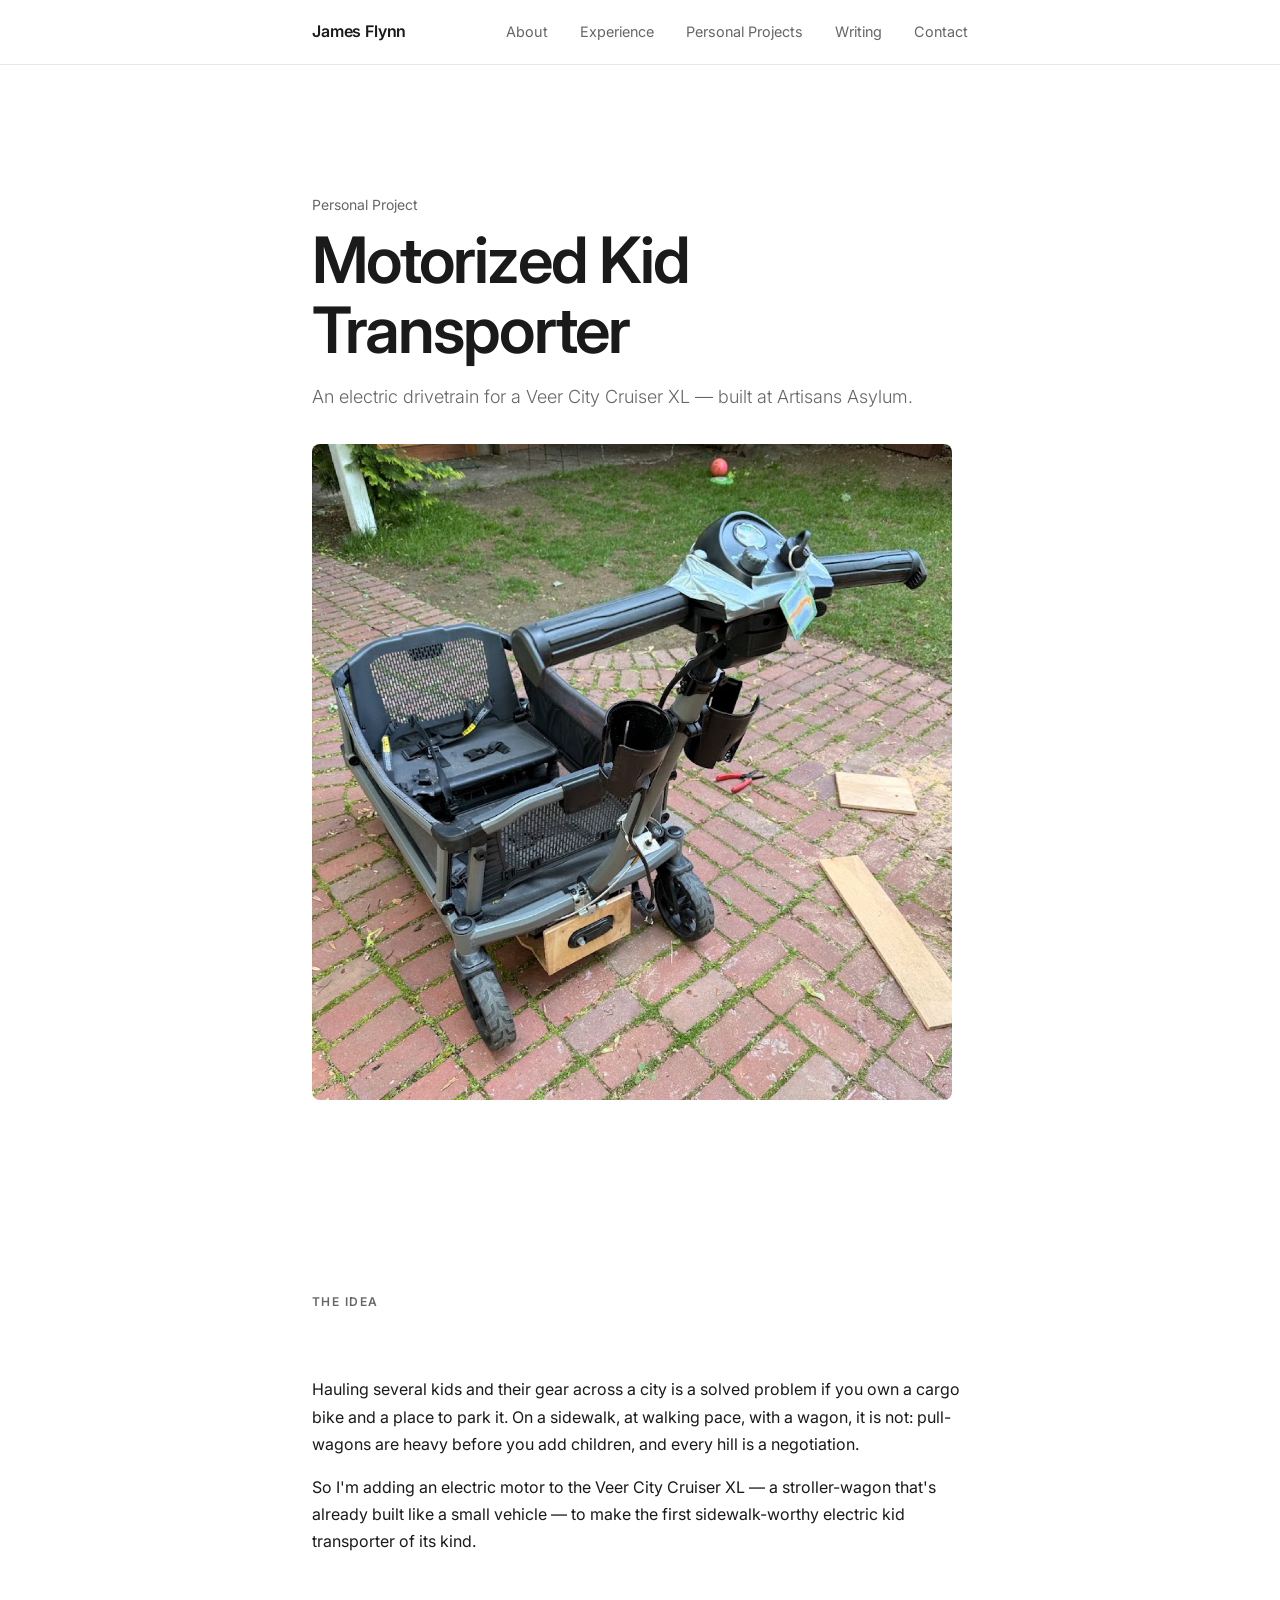
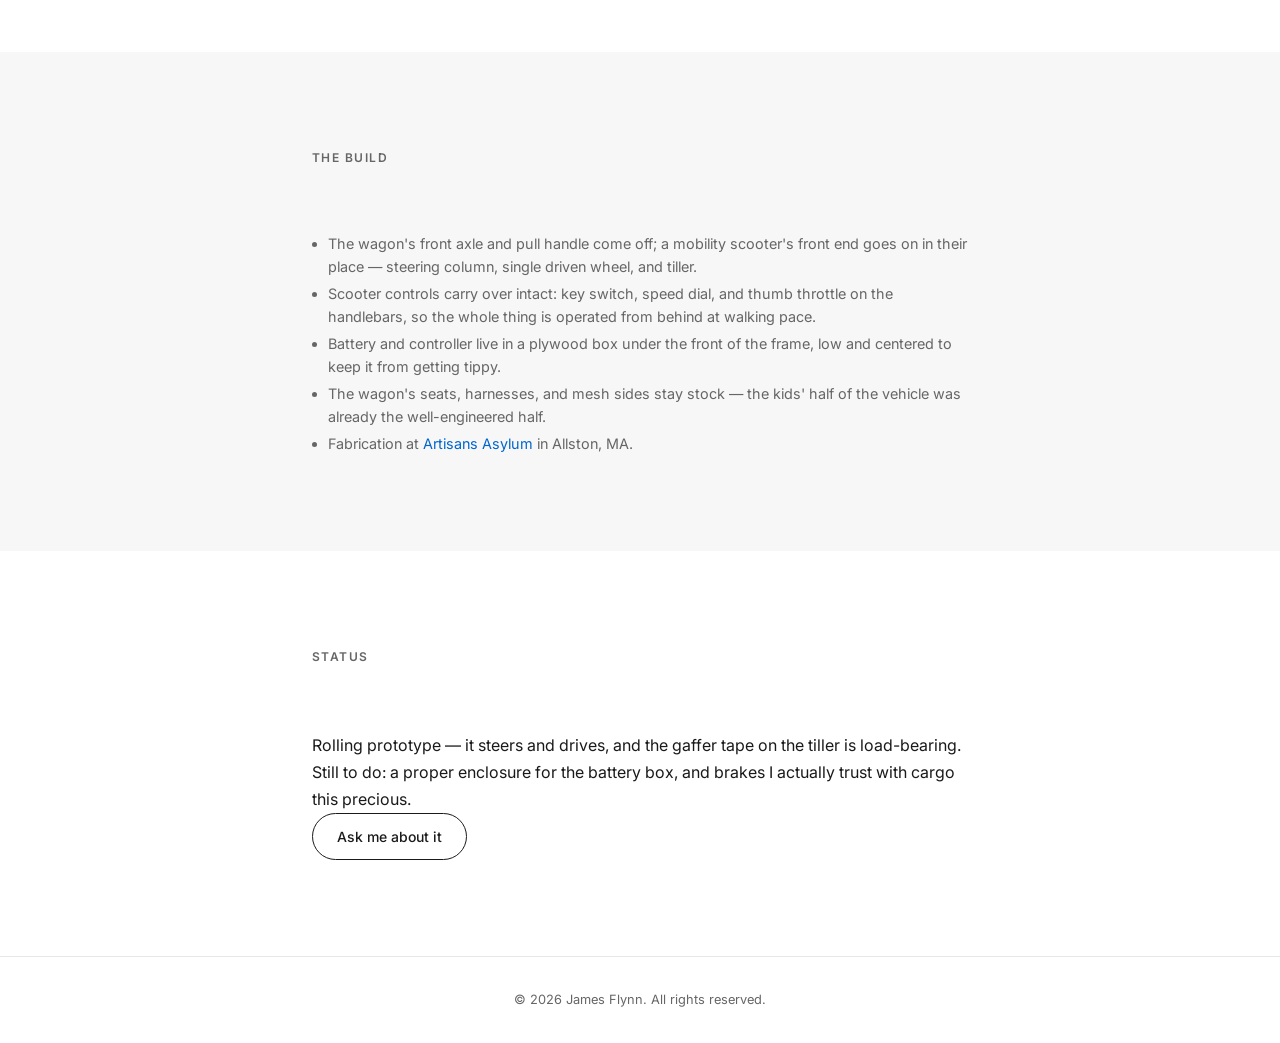
==== motorized-kid-transporter.html @ f96a8a87 "Restore Personal Projects section and add project page Brings back the Personal Projects section dro" ====
<!DOCTYPE html>
<html lang="en">
<head>
<!-- Google tag (gtag.js) -->
<script async src="https://www.googletagmanager.com/gtag/js?id=G-514E6JR3HV"></script>
<script>
  window.dataLayer = window.dataLayer || [];
  function gtag(){dataLayer.push(arguments);}
  gtag('js', new Date());

  gtag('config', 'G-514E6JR3HV');
</script>

  <meta charset="UTF-8">
  <meta name="viewport" content="width=device-width, initial-scale=1.0">
  <meta name="description" content="Motorized Kid Transporter — adding an electric drivetrain to a Veer City Cruiser XL, built at Artisans Asylum.">
  <title>Motorized Kid Transporter — James Flynn</title>
  <link rel="preconnect" href="https://fonts.googleapis.com">
  <link rel="preconnect" href="https://fonts.gstatic.com" crossorigin>
  <link href="https://fonts.googleapis.com/css2?family=Inter:wght@300;400;500;600&display=swap" rel="stylesheet">
  <link rel="stylesheet" href="style.css">
</head>
<body>

  <!-- Navigation -->
  <header class="site-header">
    <nav class="nav container">
      <a href="index.html" class="nav-logo">James Flynn</a>
      <button class="nav-toggle" aria-label="Toggle navigation" aria-expanded="false">
        <span></span>
        <span></span>
        <span></span>
      </button>
      <ul class="nav-links">
        <li><a href="index.html#about">About</a></li>
        <li><a href="index.html#experience">Experience</a></li>
        <li><a href="index.html#projects">Personal Projects</a></li>
        <li><a href="index.html#writing">Writing</a></li>
        <li><a href="index.html#contact">Contact</a></li>
      </ul>
    </nav>
  </header>

  <main>

    <section class="hero">
      <div class="container">
        <p class="hero-eyebrow">Personal Project</p>
        <h1 class="hero-name">Motorized Kid Transporter</h1>
        <p class="hero-tagline">An electric drivetrain for a Veer City Cruiser XL — built at Artisans Asylum.</p>
        <img src="assets/kid-transporter.jpg" alt="A Veer City Cruiser XL wagon with a mobility-scooter front end grafted on: tiller steering column, handlebar controls, single front wheel, and a plywood battery box mounted under the frame." class="project-photo">
      </div>
    </section>

    <section class="section">
      <div class="container">
        <h2 class="section-title">The idea</h2>
        <div class="about-text">
          <p>
            Hauling several kids and their gear across a city is a solved problem if you own a cargo bike and a
            place to park it. On a sidewalk, at walking pace, with a wagon, it is not: pull-wagons are heavy
            before you add children, and every hill is a negotiation.
          </p>
          <p>
            So I'm adding an electric motor to the Veer City Cruiser XL — a stroller-wagon that's already built
            like a small vehicle — to make the first sidewalk-worthy electric kid transporter of its kind.
          </p>
        </div>
      </div>
    </section>

    <section class="section section-alt">
      <div class="container">
        <h2 class="section-title">The build</h2>
        <ul class="timeline-bullets">
          <li>The wagon's front axle and pull handle come off; a mobility scooter's front end goes on in their place — steering column, single driven wheel, and tiller.</li>
          <li>Scooter controls carry over intact: key switch, speed dial, and thumb throttle on the handlebars, so the whole thing is operated from behind at walking pace.</li>
          <li>Battery and controller live in a plywood box under the front of the frame, low and centered to keep it from getting tippy.</li>
          <li>The wagon's seats, harnesses, and mesh sides stay stock — the kids' half of the vehicle was already the well-engineered half.</li>
          <li>Fabrication at <a href="https://www.artisansasylum.com" target="_blank" rel="noopener">Artisans Asylum</a> in Allston, MA.</li>
        </ul>
      </div>
    </section>

    <section class="section">
      <div class="container">
        <h2 class="section-title">Status</h2>
        <div class="about-text">
          <p>
            Rolling prototype — it steers and drives, and the gaffer tape on the tiller is load-bearing. Still to
            do: a proper enclosure for the battery box, and brakes I actually trust with cargo this precious.
          </p>
        </div>
        <a href="mailto:jamesflynn@gmail.com" class="btn">Ask me about it</a>
      </div>
    </section>

  </main>

  <!-- Footer -->
  <footer class="site-footer">
    <div class="container">
      <p>&copy; <span id="year"></span> James Flynn. All rights reserved.</p>
    </div>
  </footer>

  <script src="script.js"></script>
</body>
</html>
---- style.css ----
/* ============================================================
   Design Tokens
   ============================================================ */
:root {
  --color-bg:        #ffffff;
  --color-text:      #1a1a1a;
  --color-muted:     #666666;
  --color-accent:    #0066cc;
  --color-accent-h:  #004fa3;
  --color-border:    #e8e8e8;
  --color-alt-bg:    #f7f7f7;

  --font-sans: 'Inter', system-ui, -apple-system, sans-serif;

  --max-w: 720px;
  --space-xs: 0.5rem;
  --space-sm: 1rem;
  --space-md: 2rem;
  --space-lg: 4rem;
  --space-xl: 6rem;

  --radius: 9999px;
  --transition: 150ms ease;
}

/* ============================================================
   Reset & Base
   ============================================================ */
*, *::before, *::after {
  box-sizing: border-box;
  margin: 0;
  padding: 0;
}

html {
  scroll-behavior: smooth;
  scroll-padding-top: 72px;
}

body {
  font-family: var(--font-sans);
  font-size: 1rem;
  line-height: 1.7;
  color: var(--color-text);
  background: var(--color-bg);
  -webkit-font-smoothing: antialiased;
}

img {
  display: block;
  max-width: 100%;
}

a {
  color: var(--color-accent);
  text-decoration: none;
  transition: color var(--transition);
}

a:hover {
  color: var(--color-accent-h);
}

ul, ol {
  list-style: none;
}

/* ============================================================
   Layout Utilities
   ============================================================ */
.container {
  width: 100%;
  max-width: var(--max-w);
  margin-inline: auto;
  padding-inline: var(--space-md);
}

.section {
  padding-block: var(--space-xl);
}

.section-alt {
  background: var(--color-alt-bg);
}

.section-title {
  font-size: 0.75rem;
  font-weight: 600;
  letter-spacing: 0.12em;
  text-transform: uppercase;
  color: var(--color-muted);
  margin-bottom: var(--space-lg);
}

/* ============================================================
   Navigation
   ============================================================ */
.site-header {
  position: sticky;
  top: 0;
  z-index: 100;
  background: rgba(255, 255, 255, 0.92);
  backdrop-filter: blur(8px);
  -webkit-backdrop-filter: blur(8px);
  border-bottom: 1px solid var(--color-border);
}

.nav {
  display: flex;
  align-items: center;
  justify-content: space-between;
  height: 64px;
}

.nav-logo {
  font-size: 1rem;
  font-weight: 600;
  color: var(--color-text);
  letter-spacing: -0.01em;
}

.nav-logo:hover {
  color: var(--color-text);
}

.nav-links {
  display: flex;
  gap: var(--space-md);
}

.nav-links a {
  font-size: 0.9rem;
  font-weight: 400;
  color: var(--color-muted);
  transition: color var(--transition);
}

.nav-links a:hover {
  color: var(--color-text);
}

/* Hamburger */
.nav-toggle {
  display: none;
  flex-direction: column;
  gap: 5px;
  background: none;
  border: none;
  cursor: pointer;
  padding: var(--space-xs);
}

.nav-toggle span {
  display: block;
  width: 22px;
  height: 1.5px;
  background: var(--color-text);
  transition: transform var(--transition), opacity var(--transition);
}

/* Open state */
.nav-toggle[aria-expanded="true"] span:nth-child(1) {
  transform: translateY(6.5px) rotate(45deg);
}
.nav-toggle[aria-expanded="true"] span:nth-child(2) {
  opacity: 0;
}
.nav-toggle[aria-expanded="true"] span:nth-child(3) {
  transform: translateY(-6.5px) rotate(-45deg);
}

/* ============================================================
   Hero
   ============================================================ */
.hero {
  padding-block: var(--space-xl);
  padding-top: calc(var(--space-xl) + var(--space-md));
}

.hero-eyebrow {
  font-size: 0.875rem;
  color: var(--color-muted);
  margin-bottom: var(--space-xs);
}

.hero-name {
  font-size: clamp(2.5rem, 6vw, 4rem);
  font-weight: 600;
  letter-spacing: -0.03em;
  line-height: 1.1;
  color: var(--color-text);
  margin-bottom: var(--space-sm);
}

.hero-tagline {
  font-size: 1.125rem;
  color: var(--color-muted);
  font-weight: 300;
  margin-bottom: var(--space-md);
}

/* Hero social icons */
.hero-icons {
  display: flex;
  gap: 0.75rem;
  margin-bottom: var(--space-sm);
}

.hero-icon {
  display: flex;
  align-items: center;
  justify-content: center;
  color: var(--color-muted);
  transition: color var(--transition);
}

.hero-icon svg {
  width: 16px;
  height: 16px;
}

.hero-icon:hover {
  color: var(--color-text);
}

/* ============================================================
   Button
   ============================================================ */
.btn {
  display: inline-block;
  padding: 0.65rem 1.5rem;
  border: 1.5px solid var(--color-text);
  border-radius: var(--radius);
  font-size: 0.875rem;
  font-weight: 500;
  color: var(--color-text);
  transition: background var(--transition), color var(--transition);
}

.btn:hover {
  background: var(--color-text);
  color: var(--color-bg);
}

/* ============================================================
   About
   ============================================================ */
.about-grid {
  display: grid;
  grid-template-columns: auto 1fr;
  gap: var(--space-lg);
  align-items: start;
}

.profile-img {
  width: 120px;
  height: 120px;
  border-radius: 50%;
  object-fit: cover;
}

.about-text p + p {
  margin-top: var(--space-sm);
}

.about-text p {
  color: var(--color-text);
}

/* ============================================================
   Experience / Timeline
   ============================================================ */
.timeline {
  display: flex;
  flex-direction: column;
  gap: var(--space-lg);
}

.timeline-item {
  padding-left: var(--space-md);
  border-left: 1.5px solid var(--color-border);
}

.timeline-meta {
  display: flex;
  flex-wrap: wrap;
  gap: 0.5rem var(--space-md);
  margin-bottom: 0.25rem;
}

.timeline-date {
  font-size: 0.8rem;
  color: var(--color-muted);
  font-weight: 400;
}

.timeline-company {
  font-size: 0.8rem;
  color: var(--color-accent);
  font-weight: 500;
}

.timeline-role {
  font-size: 1rem;
  font-weight: 600;
  margin-bottom: 0.5rem;
  letter-spacing: -0.01em;
}

.timeline-bullets {
  list-style: disc;
  padding-left: var(--space-sm);
}

.timeline-bullets li {
  font-size: 0.9rem;
  color: var(--color-muted);
  line-height: 1.6;
}

.timeline-bullets li + li {
  margin-top: 0.25rem;
}

/* ============================================================
   Projects
   ============================================================ */
.projects-subtitle {
  font-size: 0.95rem;
  font-weight: 600;
  color: var(--color-text);
  margin-bottom: var(--space-sm);
  letter-spacing: -0.01em;
}

.projects-grid {
  display: grid;
  grid-template-columns: 1fr 1fr;
  gap: var(--space-sm);
  margin-bottom: var(--space-lg);
}

.project-card {
  padding: var(--space-sm) var(--space-md);
  border: 1px solid var(--color-border);
  border-radius: 8px;
  transition: border-color var(--transition);
}

.project-card:hover {
  border-color: var(--color-muted);
}

.project-card-link {
  display: block;
  color: inherit;
  text-decoration: none;
}

.project-card-header {
  display: flex;
  align-items: center;
  justify-content: space-between;
  margin-bottom: 0.25rem;
}

.project-card-header .project-name {
  margin-bottom: 0;
}

.project-icon {
  width: 16px;
  height: 16px;
  color: var(--color-muted);
  flex-shrink: 0;
  opacity: 0.6;
}

.project-card:hover .project-icon {
  opacity: 1;
}

.project-name {
  font-size: 0.95rem;
  font-weight: 600;
  color: var(--color-text);
  margin-bottom: 0.25rem;
  letter-spacing: -0.01em;
}

.project-desc {
  font-size: 0.85rem;
  color: var(--color-muted);
  line-height: 1.5;
}

@media (max-width: 640px) {
  .projects-grid {
    grid-template-columns: 1fr;
  }
}

/* Resume download */
.resume-btn {
  margin-top: var(--space-lg);
}

/* ============================================================
   Writing
   ============================================================ */
.writing-intro {
  font-size: 0.9rem;
  color: var(--color-muted);
  margin-bottom: var(--space-sm);
}

.writing-intro a {
  color: var(--color-text);
  text-decoration: underline;
  text-underline-offset: 2px;
}

/* Shown in place of the cards when posts.json can't be loaded, so the
   section degrades to a Substack link instead of disappearing. */
.writing-fallback {
  font-size: 0.9rem;
  color: var(--color-muted);
  grid-column: 1 / -1;
  margin: 0;
}

.writing-fallback a {
  color: var(--color-text);
  text-decoration: underline;
  text-underline-offset: 2px;
}

.writing-grid {
  display: grid;
  grid-template-columns: 1fr 1fr;
  gap: var(--space-sm);
}

.writing-card {
  display: block;
  color: inherit;
  text-decoration: none;
  border: 1px solid var(--color-border);
  border-radius: 8px;
  overflow: hidden;
  transition: border-color var(--transition);
}

.writing-card:hover {
  border-color: var(--color-muted);
}

.writing-card-image {
  width: 100%;
  aspect-ratio: 2 / 1;
  object-fit: cover;
  display: block;
}

.writing-card-body {
  padding: var(--space-sm) var(--space-md);
}

.writing-card-date {
  font-size: 0.75rem;
  color: var(--color-muted);
  margin-bottom: 0.25rem;
}

.writing-card-title {
  font-size: 0.95rem;
  font-weight: 600;
  color: var(--color-text);
  margin-bottom: 0.25rem;
  letter-spacing: -0.01em;
}

.writing-card-desc {
  font-size: 0.85rem;
  color: var(--color-muted);
  line-height: 1.5;
}

@media (max-width: 640px) {
  .writing-grid {
    grid-template-columns: 1fr;
  }
}

/* ============================================================
   Contact
   ============================================================ */
.contact-container {
  text-align: center;
}

.contact-intro {
  color: var(--color-muted);
  margin-bottom: var(--space-sm);
}

.contact-email {
  display: inline-block;
  font-size: 1.25rem;
  font-weight: 500;
  color: var(--color-text);
  border-bottom: 1.5px solid var(--color-text);
  padding-bottom: 2px;
  margin-bottom: var(--space-md);
  transition: color var(--transition), border-color var(--transition);
}

.contact-email:hover {
  color: var(--color-accent);
  border-color: var(--color-accent);
}

.contact-icons {
  display: flex;
  justify-content: center;
  gap: 1.25rem;
}

.contact-icon {
  display: flex;
  align-items: center;
  justify-content: center;
  width: 40px;
  height: 40px;
  color: var(--color-muted);
  transition: color var(--transition), transform var(--transition);
}

.contact-icon svg {
  width: 22px;
  height: 22px;
}

.contact-icon:hover {
  color: var(--color-text);
  transform: translateY(-2px);
}

/* ============================================================
   Footer
   ============================================================ */
.site-footer {
  border-top: 1px solid var(--color-border);
  padding-block: var(--space-md);
}

.site-footer p {
  font-size: 0.8rem;
  color: var(--color-muted);
  text-align: center;
}

/* ============================================================
   Responsive — Mobile
   ============================================================ */
@media (max-width: 640px) {
  .nav-toggle {
    display: flex;
  }

  .nav-links {
    display: none;
    position: absolute;
    top: 65px;
    left: 0;
    right: 0;
    background: var(--color-bg);
    border-bottom: 1px solid var(--color-border);
    flex-direction: column;
    gap: 0;
    padding-block: var(--space-sm);
  }

  .nav-links.open {
    display: flex;
  }

  .nav-links li {
    padding-inline: var(--space-md);
    padding-block: 0.6rem;
  }

  .nav-links a {
    font-size: 1rem;
  }

  .hero-name {
    font-size: 2.25rem;
  }

  .about-grid {
    grid-template-columns: 1fr;
    gap: var(--space-md);
  }

  .profile-img {
    width: 96px;
    height: 96px;
  }

  .section {
    padding-block: var(--space-lg);
  }
}

.project-photo {
  width: 100%;
  max-width: 640px;
  border-radius: 8px;
  display: block;
  margin-top: var(--space-md);
}
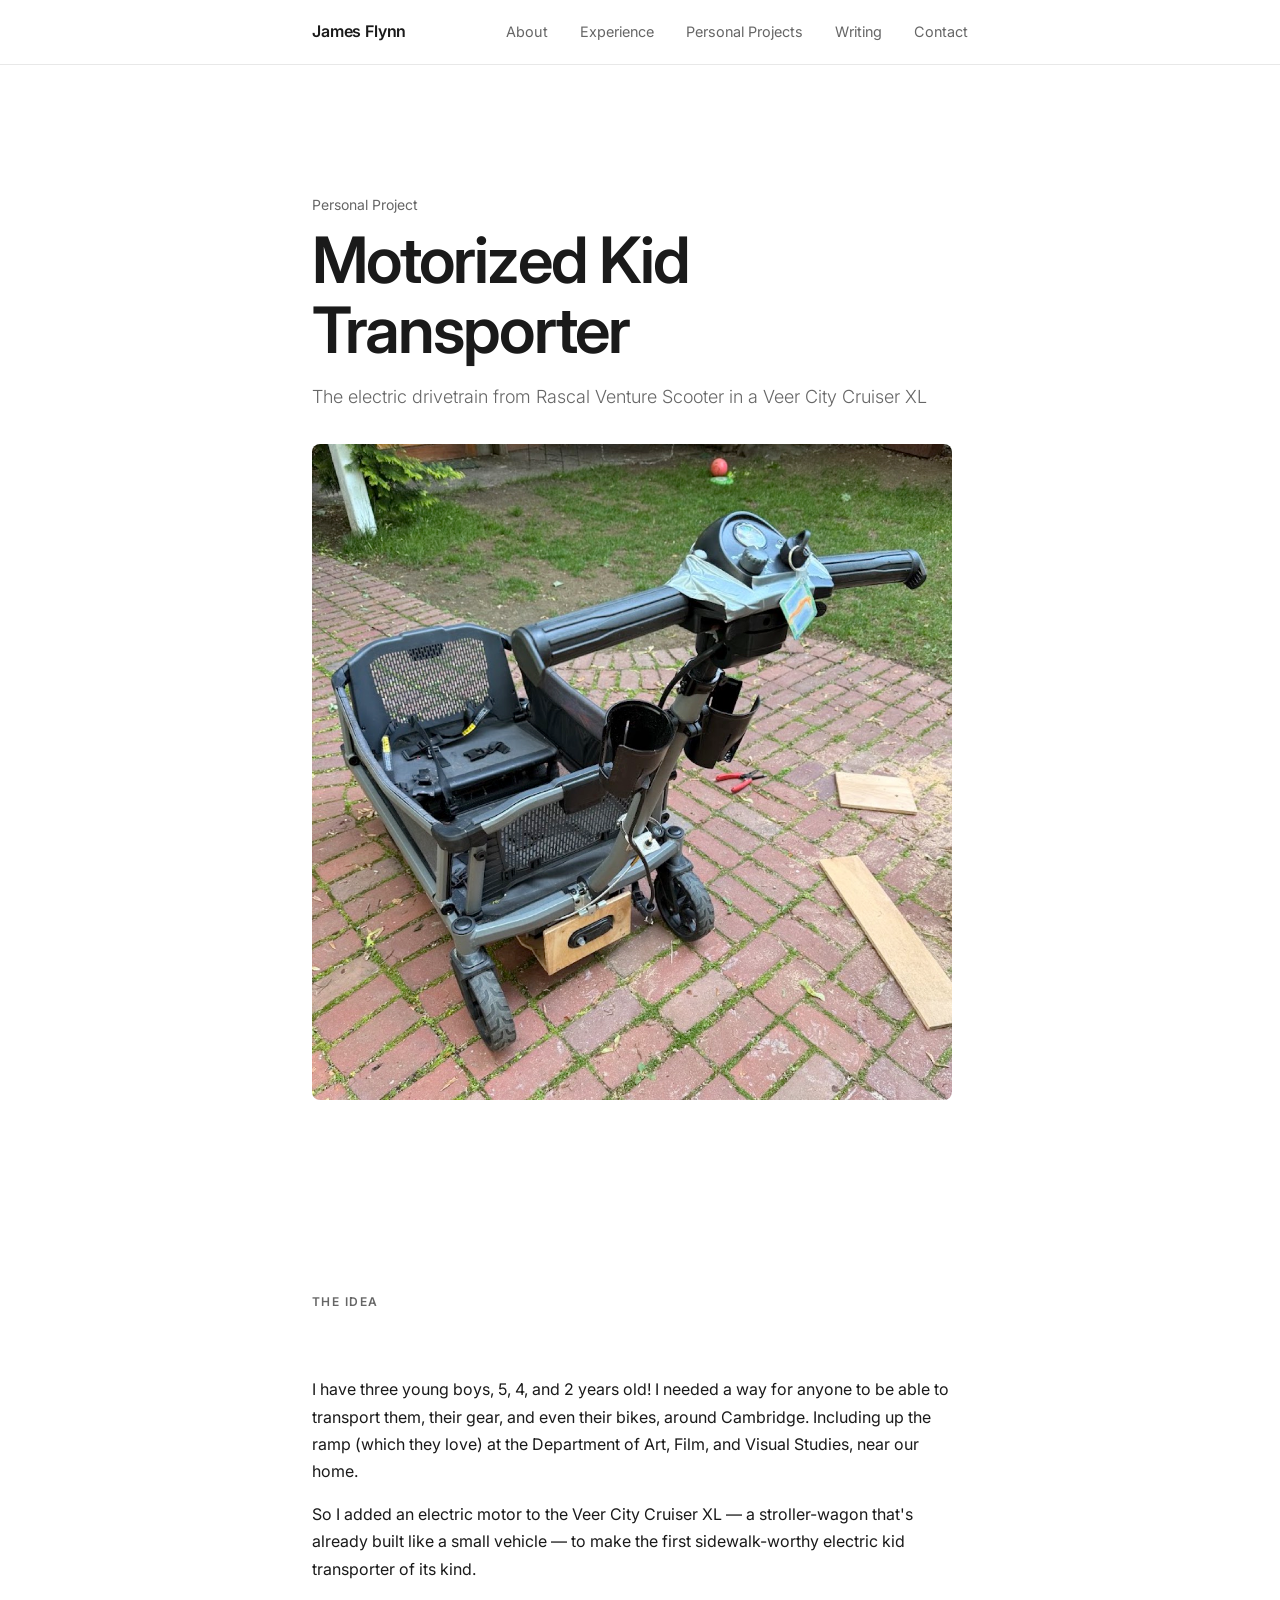
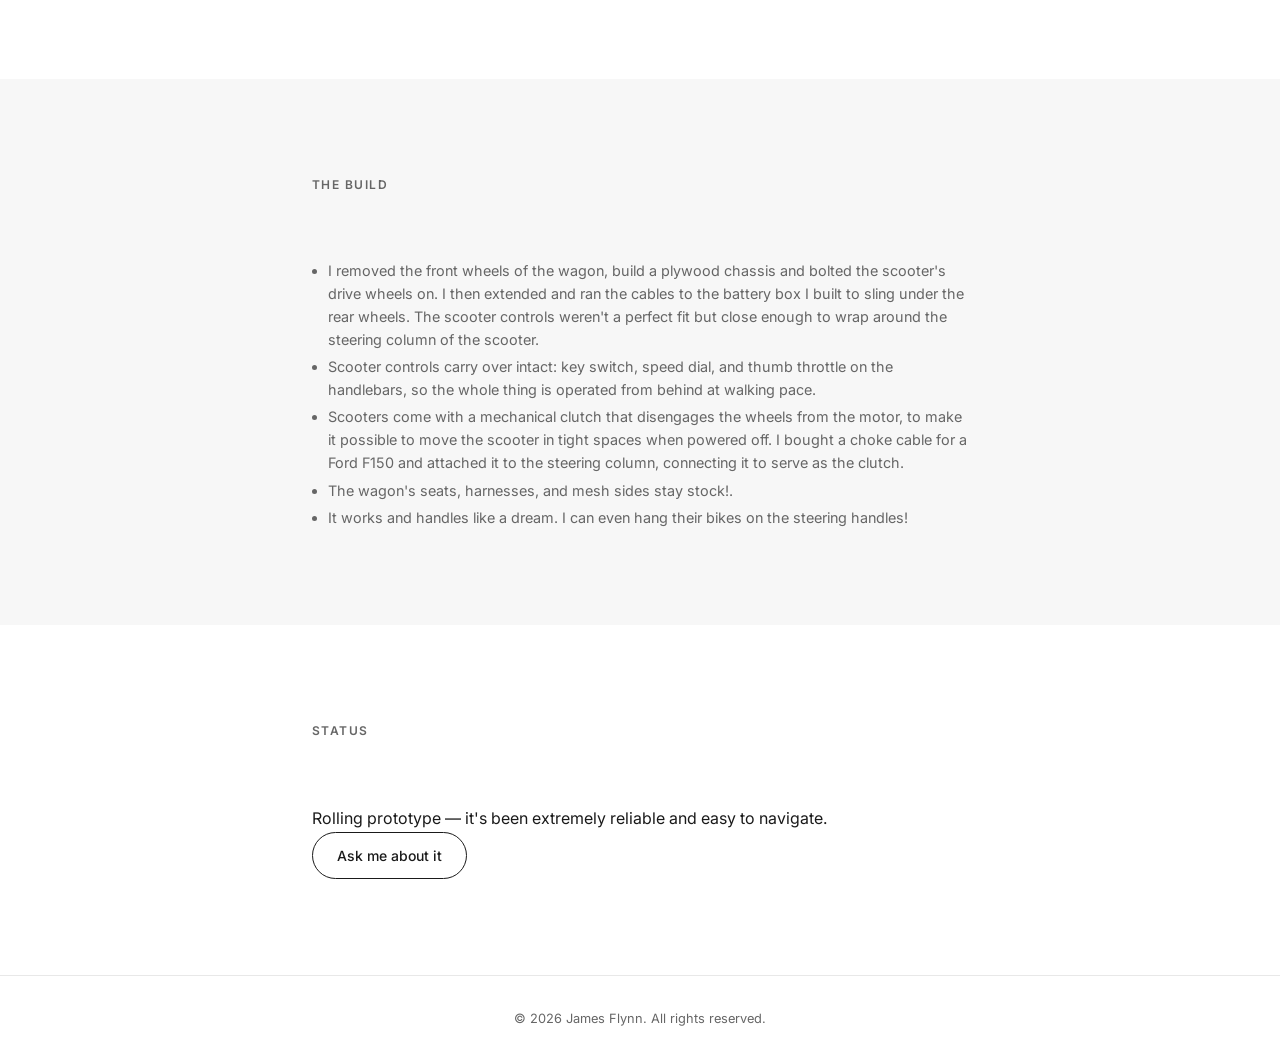
==== commit a434314a: "updated kid transporter" ====
--- a/motorized-kid-transporter.html
+++ b/motorized-kid-transporter.html
@@ -47,7 +47,7 @@
       <div class="container">
         <p class="hero-eyebrow">Personal Project</p>
         <h1 class="hero-name">Motorized Kid Transporter</h1>
-        <p class="hero-tagline">An electric drivetrain for a Veer City Cruiser XL — built at Artisans Asylum.</p>
+        <p class="hero-tagline">The electric drivetrain from Rascal Venture Scooter in a Veer City Cruiser XL </p>
         <img src="assets/kid-transporter.jpg" alt="A Veer City Cruiser XL wagon with a mobility-scooter front end grafted on: tiller steering column, handlebar controls, single front wheel, and a plywood battery box mounted under the frame." class="project-photo">
       </div>
     </section>
@@ -57,12 +57,10 @@
         <h2 class="section-title">The idea</h2>
         <div class="about-text">
           <p>
-            Hauling several kids and their gear across a city is a solved problem if you own a cargo bike and a
-            place to park it. On a sidewalk, at walking pace, with a wagon, it is not: pull-wagons are heavy
-            before you add children, and every hill is a negotiation.
+            I have three young boys, 5, 4, and 2 years old! I needed a way for anyone to be able to transport them, their gear, and even their bikes, around Cambridge. Including up the ramp (which they love) at the Department of Art, Film, and Visual Studies, near our home.
           </p>
           <p>
-            So I'm adding an electric motor to the Veer City Cruiser XL — a stroller-wagon that's already built
+            So I added an electric motor to the Veer City Cruiser XL — a stroller-wagon that's already built
             like a small vehicle — to make the first sidewalk-worthy electric kid transporter of its kind.
           </p>
         </div>
@@ -73,11 +71,11 @@
       <div class="container">
         <h2 class="section-title">The build</h2>
         <ul class="timeline-bullets">
-          <li>The wagon's front axle and pull handle come off; a mobility scooter's front end goes on in their place — steering column, single driven wheel, and tiller.</li>
+          <li>I removed the front wheels of the wagon, build a plywood chassis and bolted the scooter's drive wheels on. I then extended and ran the cables to the battery box I built to sling under the rear wheels. The scooter controls weren't a perfect fit but close enough to wrap around the steering column of the scooter. </li>
           <li>Scooter controls carry over intact: key switch, speed dial, and thumb throttle on the handlebars, so the whole thing is operated from behind at walking pace.</li>
-          <li>Battery and controller live in a plywood box under the front of the frame, low and centered to keep it from getting tippy.</li>
-          <li>The wagon's seats, harnesses, and mesh sides stay stock — the kids' half of the vehicle was already the well-engineered half.</li>
-          <li>Fabrication at <a href="https://www.artisansasylum.com" target="_blank" rel="noopener">Artisans Asylum</a> in Allston, MA.</li>
+          <li>Scooters come with a mechanical clutch that disengages the wheels from the motor, to make it possible to move the scooter in tight spaces when powered off. I bought a choke cable for a Ford F150 and attached it to the steering column, connecting it to serve as the clutch.</li>
+          <li>The wagon's seats, harnesses, and mesh sides stay stock!.</li>
+          <li>It works and handles like a dream. I can even hang their bikes on the steering handles!</li>
         </ul>
       </div>
     </section>
@@ -87,8 +85,7 @@
         <h2 class="section-title">Status</h2>
         <div class="about-text">
           <p>
-            Rolling prototype — it steers and drives, and the gaffer tape on the tiller is load-bearing. Still to
-            do: a proper enclosure for the battery box, and brakes I actually trust with cargo this precious.
+            Rolling prototype — it's been extremely reliable and easy to navigate.
           </p>
         </div>
         <a href="mailto:jamesflynn@gmail.com" class="btn">Ask me about it</a>
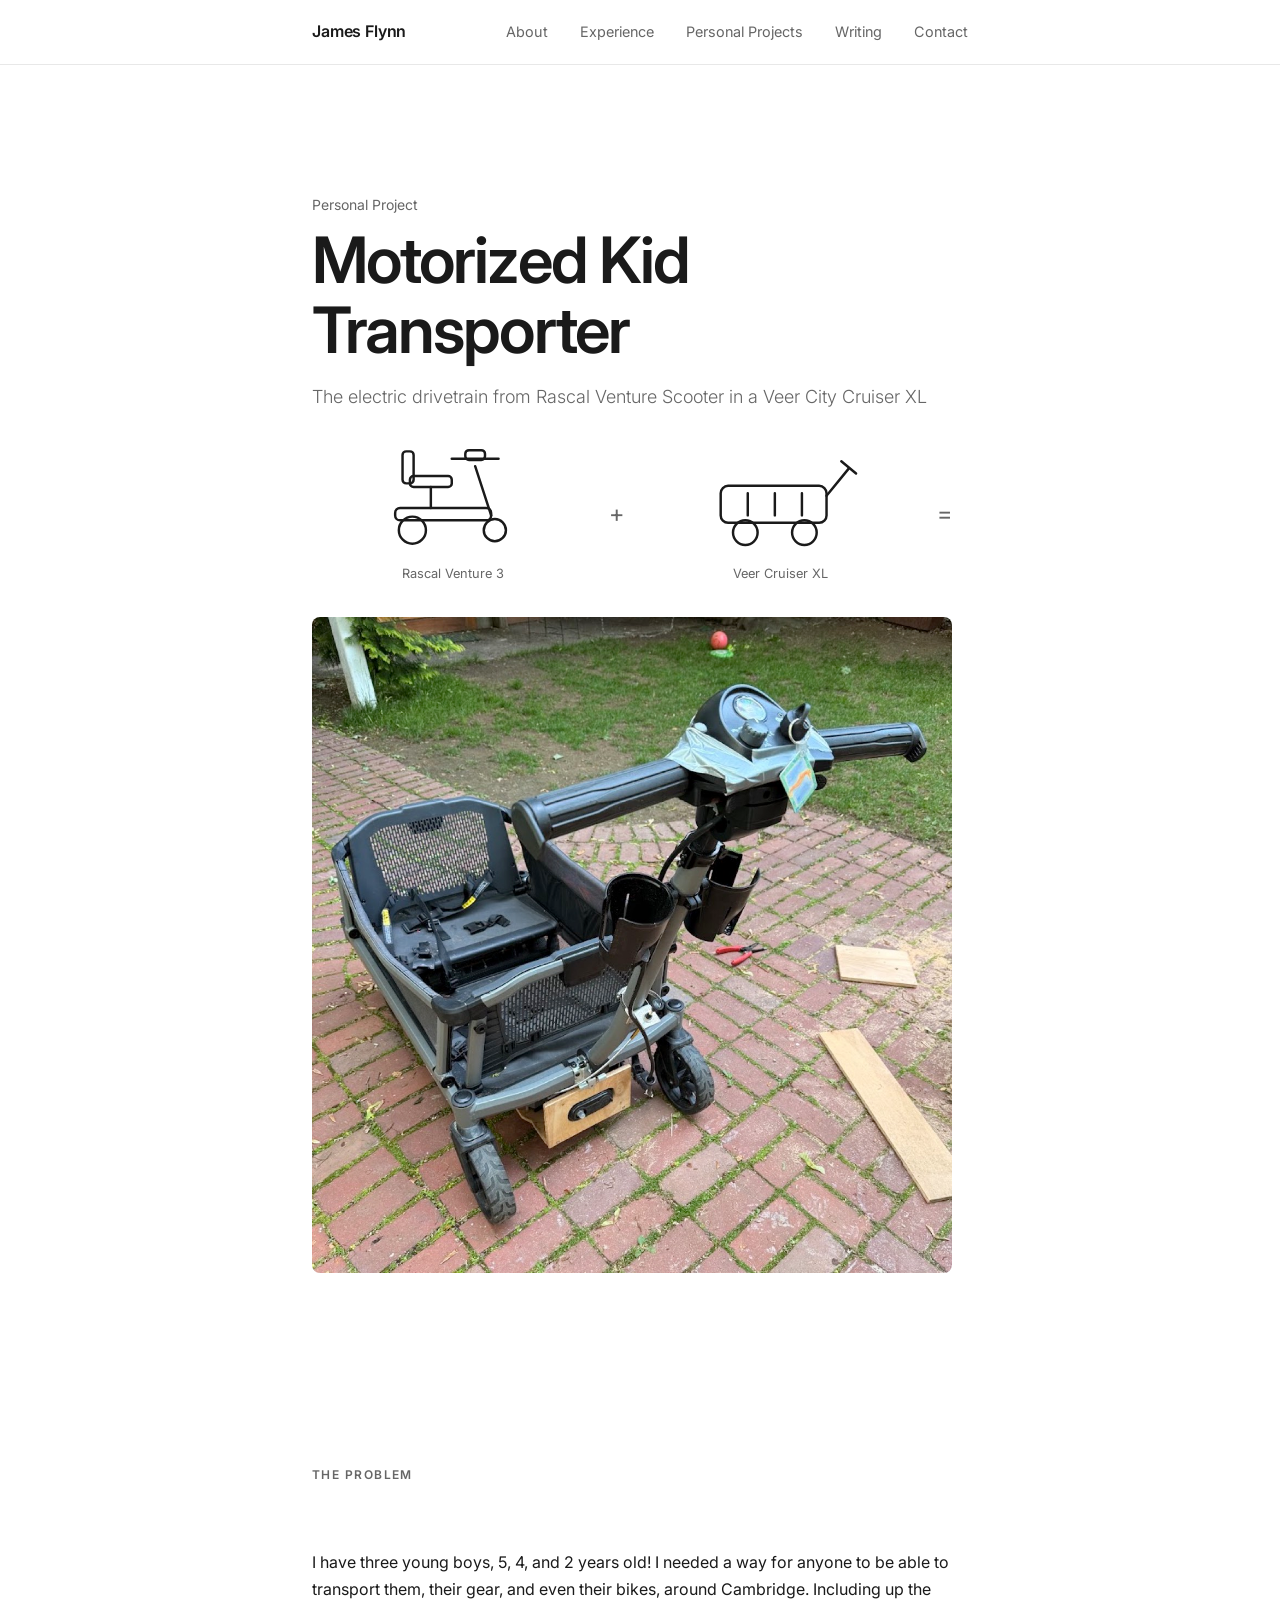
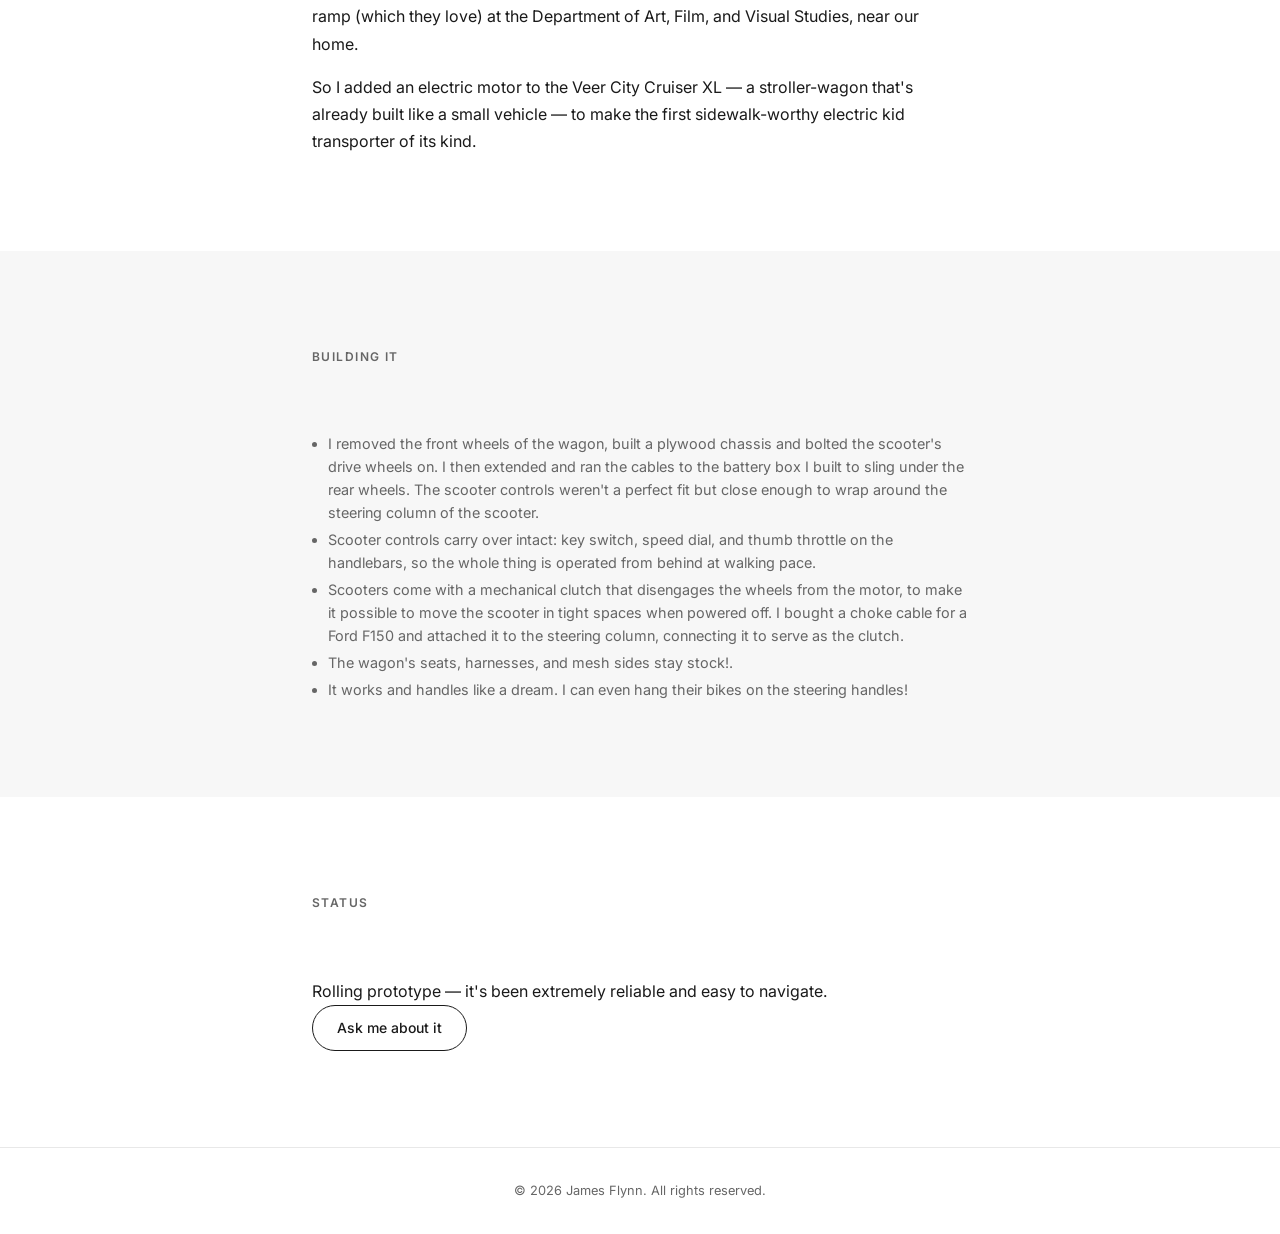
==== commit df65e780: "updates" ====
--- a/motorized-kid-transporter.html
+++ b/motorized-kid-transporter.html
@@ -48,13 +48,46 @@
         <p class="hero-eyebrow">Personal Project</p>
         <h1 class="hero-name">Motorized Kid Transporter</h1>
         <p class="hero-tagline">The electric drivetrain from Rascal Venture Scooter in a Veer City Cruiser XL </p>
+        <div class="equation" aria-label="Rascal Venture 3 plus Veer Cruiser XL equals the motorized kid transporter">
+          <figure class="equation-part">
+            <svg viewBox="0 0 130 90" fill="none" stroke="currentColor" stroke-width="2" stroke-linecap="round" stroke-linejoin="round" aria-hidden="true">
+              <rect x="24" y="6" width="9" height="26" rx="3"/>
+              <rect x="30" y="26" width="34" height="9" rx="3"/>
+              <path d="M47 35 V52"/>
+              <rect x="18" y="52" width="78" height="10" rx="4"/>
+              <path d="M96 58 L83 18"/>
+              <path d="M64 12 H102"/>
+              <rect x="75" y="5" width="16" height="8" rx="3"/>
+              <circle cx="32" cy="70" r="11"/>
+              <circle cx="99" cy="70" r="9"/>
+            </svg>
+            <figcaption>Rascal Venture 3</figcaption>
+          </figure>
+
+          <span class="equation-op" aria-hidden="true">+</span>
+
+          <figure class="equation-part">
+            <svg viewBox="0 0 130 90" fill="none" stroke="currentColor" stroke-width="2" stroke-linecap="round" stroke-linejoin="round" aria-hidden="true">
+              <rect x="16" y="34" width="86" height="30" rx="6"/>
+              <path d="M38 40 V58 M60 40 V58 M82 40 V58"/>
+              <path d="M102 42 L120 20"/>
+              <path d="M114 14 L126 24"/>
+              <circle cx="36" cy="72" r="10"/>
+              <circle cx="84" cy="72" r="10"/>
+            </svg>
+            <figcaption>Veer Cruiser XL</figcaption>
+          </figure>
+
+          <span class="equation-op" aria-hidden="true">=</span>
+        </div>
+
         <img src="assets/kid-transporter.jpg" alt="A Veer City Cruiser XL wagon with a mobility-scooter front end grafted on: tiller steering column, handlebar controls, single front wheel, and a plywood battery box mounted under the frame." class="project-photo">
       </div>
     </section>
 
     <section class="section">
       <div class="container">
-        <h2 class="section-title">The idea</h2>
+        <h2 class="section-title">The Problem</h2>
         <div class="about-text">
           <p>
             I have three young boys, 5, 4, and 2 years old! I needed a way for anyone to be able to transport them, their gear, and even their bikes, around Cambridge. Including up the ramp (which they love) at the Department of Art, Film, and Visual Studies, near our home.
@@ -69,9 +102,9 @@
 
     <section class="section section-alt">
       <div class="container">
-        <h2 class="section-title">The build</h2>
+        <h2 class="section-title">Building it</h2>
         <ul class="timeline-bullets">
-          <li>I removed the front wheels of the wagon, build a plywood chassis and bolted the scooter's drive wheels on. I then extended and ran the cables to the battery box I built to sling under the rear wheels. The scooter controls weren't a perfect fit but close enough to wrap around the steering column of the scooter. </li>
+          <li>I removed the front wheels of the wagon, built a plywood chassis and bolted the scooter's drive wheels on. I then extended and ran the cables to the battery box I built to sling under the rear wheels. The scooter controls weren't a perfect fit but close enough to wrap around the steering column of the scooter. </li>
           <li>Scooter controls carry over intact: key switch, speed dial, and thumb throttle on the handlebars, so the whole thing is operated from behind at walking pace.</li>
           <li>Scooters come with a mechanical clutch that disengages the wheels from the motor, to make it possible to move the scooter in tight spaces when powered off. I bought a choke cable for a Ford F150 and attached it to the steering column, connecting it to serve as the clutch.</li>
           <li>The wagon's seats, harnesses, and mesh sides stay stock!.</li>
--- a/style.css
+++ b/style.css
@@ -620,3 +620,35 @@
   display: block;
   margin-top: var(--space-md);
 }
+
+.equation {
+  display: flex;
+  align-items: center;
+  justify-content: flex-start;
+  flex-wrap: wrap;
+  gap: var(--space-sm);
+  margin-top: var(--space-md);
+  max-width: 640px;
+}
+
+.equation-part {
+  flex: 1 1 140px;
+  text-align: center;
+  color: var(--color-text);
+}
+
+.equation-part svg {
+  width: 100%;
+  max-width: 160px;
+  height: auto;
+}
+
+.equation-part figcaption {
+  font-size: 0.8rem;
+  color: var(--color-muted);
+}
+
+.equation-op {
+  font-size: 1.5rem;
+  color: var(--color-muted);
+}
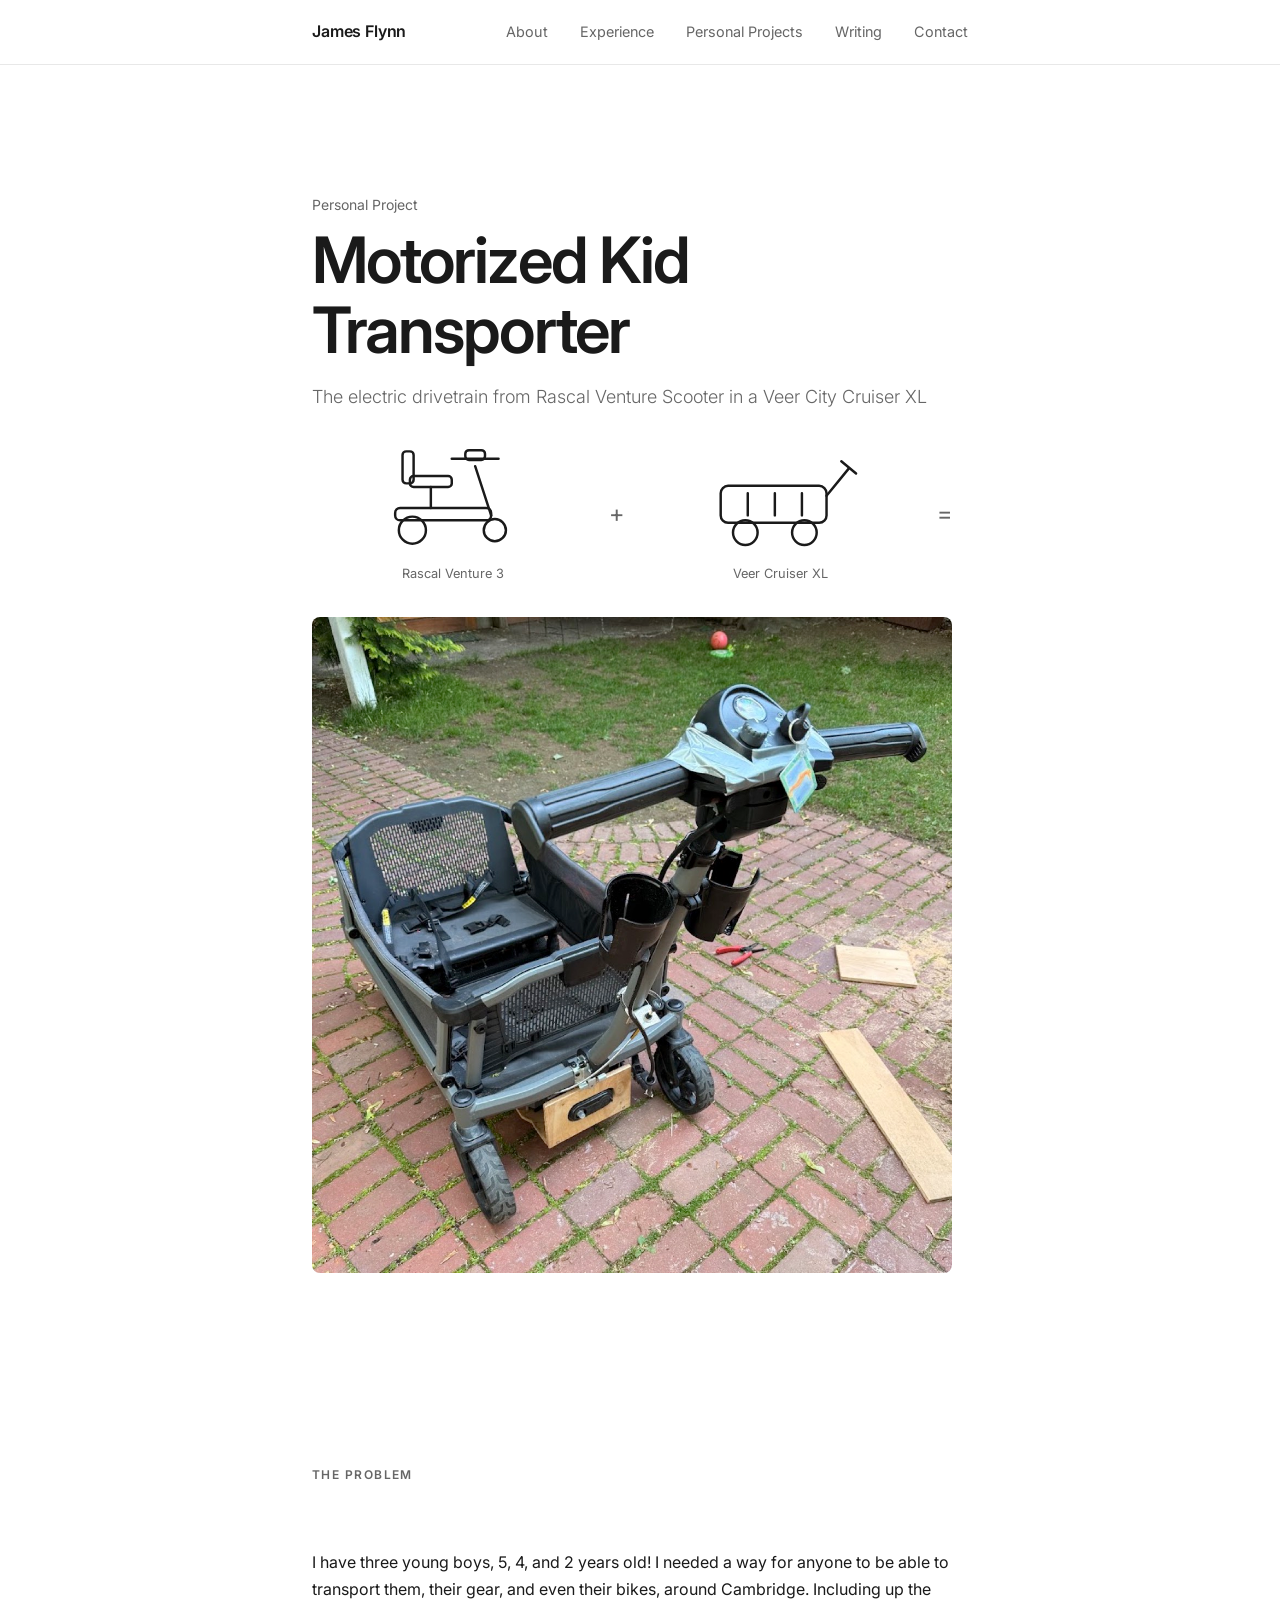
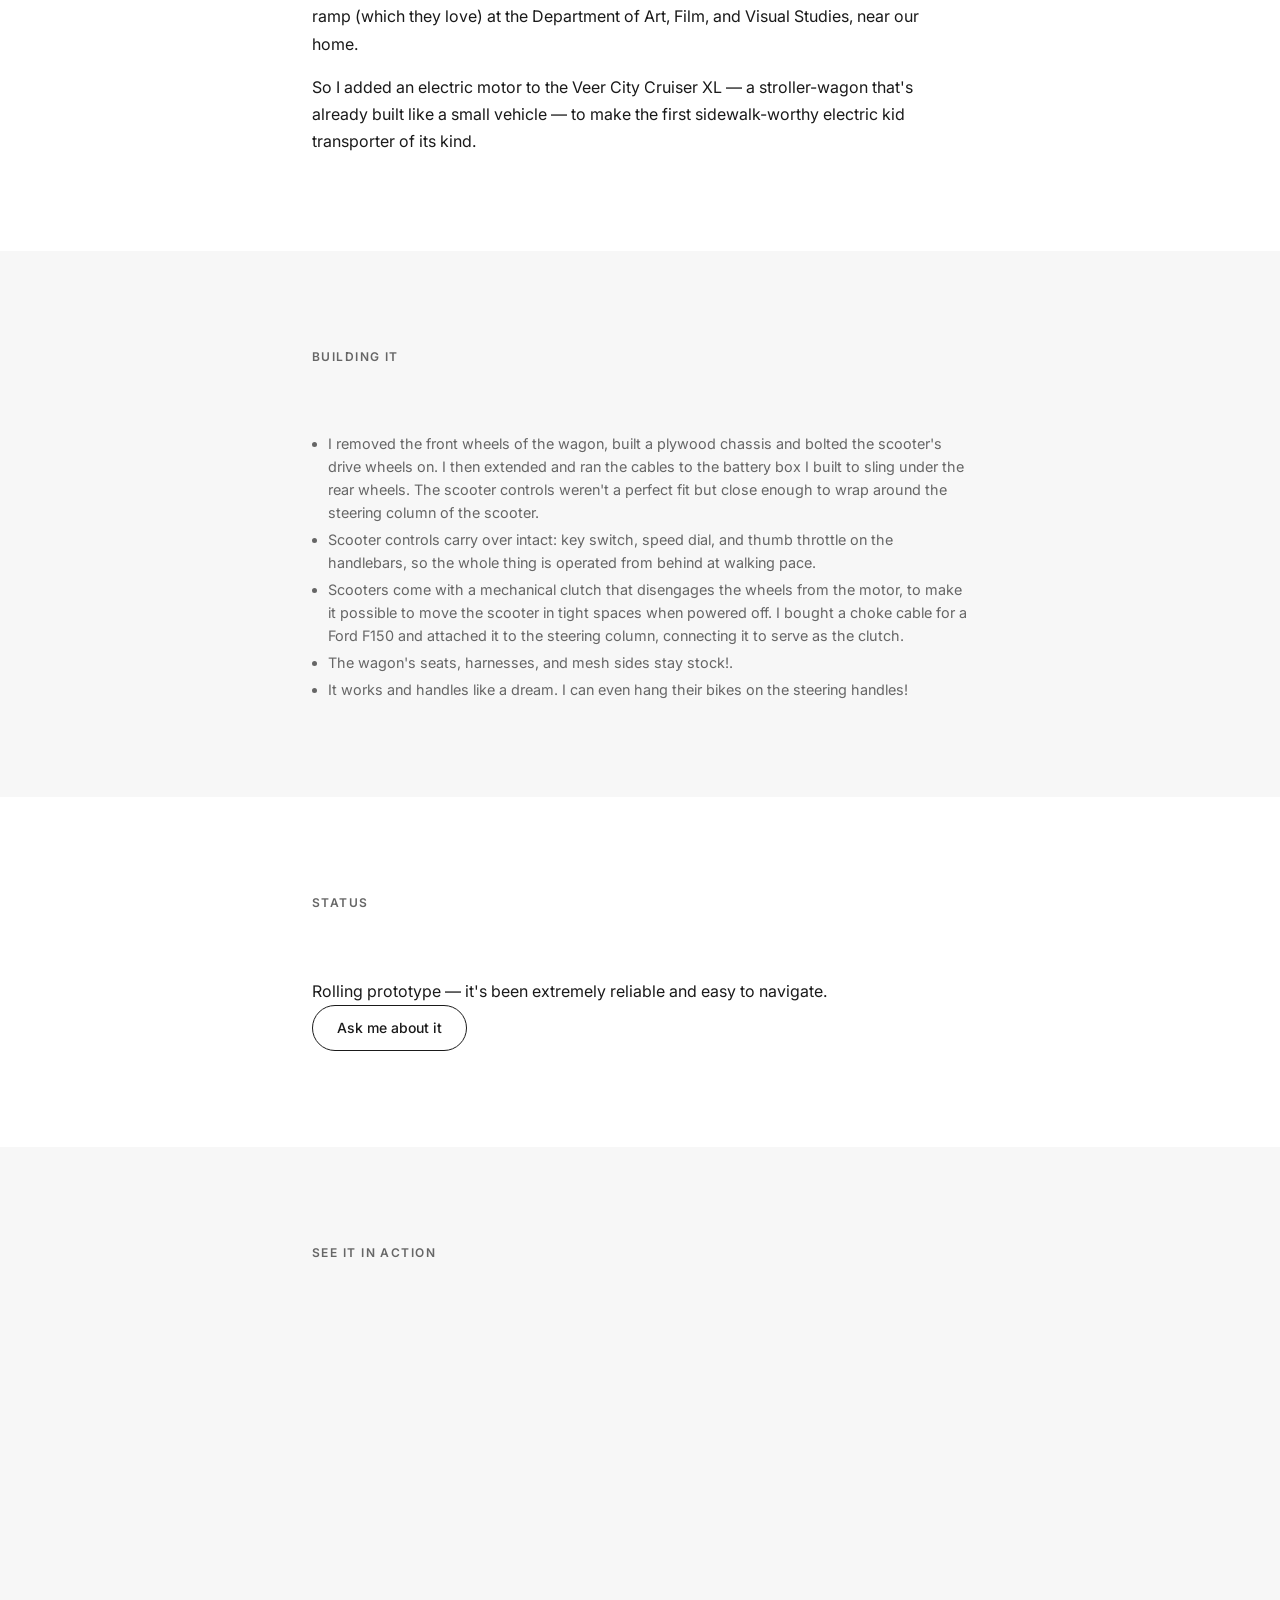
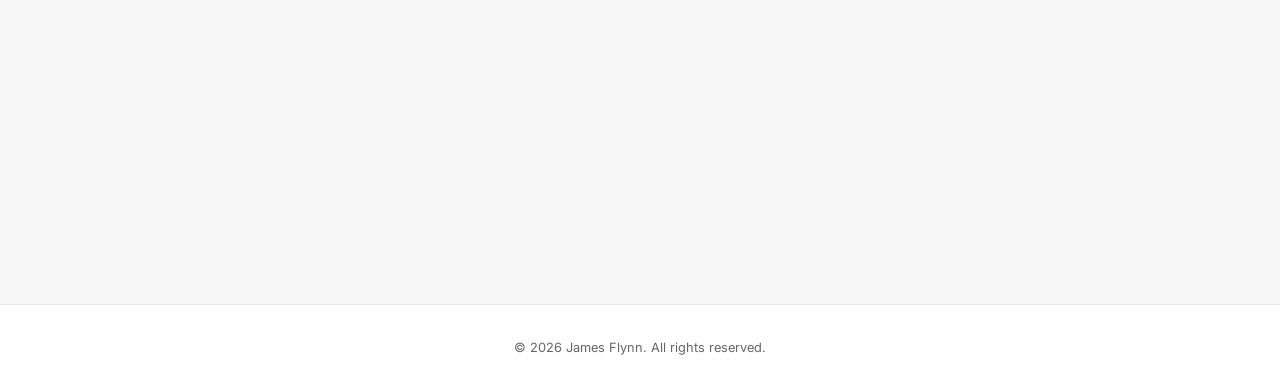
==== commit aa9d68d6: "add video to kid transporter page Co-Authored-By: Claude Opus 5.5 <noreply@anthropic.com>" ====
--- a/motorized-kid-transporter.html
+++ b/motorized-kid-transporter.html
@@ -125,6 +125,13 @@
       </div>
     </section>
 
+    <section class="section section-alt">
+      <div class="container">
+        <h2 class="section-title">See it in action</h2>
+        <iframe src="https://drive.google.com/file/d/1R1ElP7sSya81ufw6MvVWaLkdtPu8ory8/preview" title="Video of the motorized kid transporter in action" class="project-photo project-video" allow="autoplay; fullscreen" allowfullscreen loading="lazy"></iframe>
+      </div>
+    </section>
+
   </main>
 
   <!-- Footer -->
--- a/style.css
+++ b/style.css
@@ -621,6 +621,12 @@
   margin-top: var(--space-md);
 }
 
+.project-video {
+  aspect-ratio: 4 / 3;
+  border: 0;
+  margin-top: 0;
+}
+
 .equation {
   display: flex;
   align-items: center;
